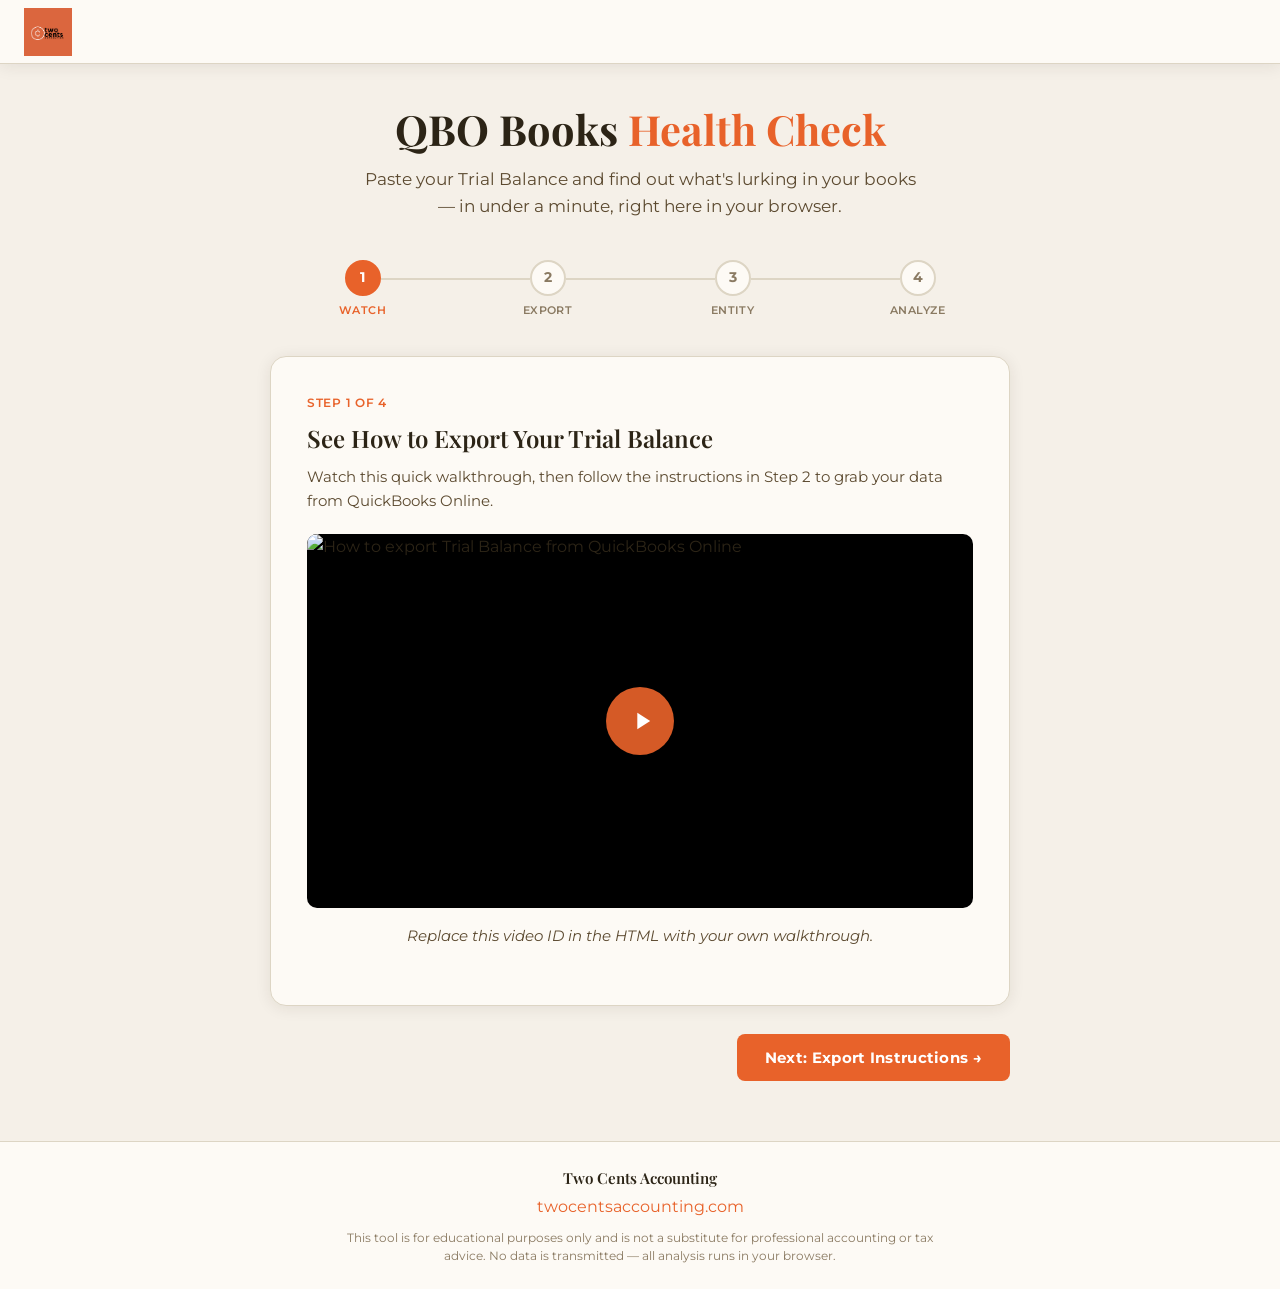
==== books-health-check/index.html @ 9e8acaa1 "Add files via upload" ====
<!DOCTYPE html>
<html lang="en">
<head>
<meta charset="UTF-8">
<meta name="viewport" content="width=device-width, initial-scale=1.0">
<title>Books Health Check — Two Cents Accounting</title>
<link rel="preconnect" href="https://fonts.googleapis.com">
<link rel="preconnect" href="https://fonts.gstatic.com" crossorigin>
<link href="https://fonts.googleapis.com/css2?family=Playfair+Display:wght@400;600;700&family=Montserrat:wght@400;500;600;700&display=swap" rel="stylesheet">
<style>
:root {
  --bg:              #F5F0E8;
  --surface:         #FDFAF5;
  --border:          #DDD5C4;
  --text:            #2C2416;
  --text-secondary:  #5C4A30;
  --text-muted:      #8A7A62;
  --orange:          #E8622A;
  --orange-dark:     #C94E1D;
  --orange-light:    #F28054;
  --green:           #3A7D44;
  --green-bg:        #EBF5ED;
  --yellow:          #B8860B;
  --yellow-bg:       #FEF9E7;
  --red:             #C0392B;
  --red-bg:          #FDEDEC;
  --shadow:          0 2px 16px rgba(44, 36, 22, 0.09);
  --shadow-lg:       0 8px 40px rgba(44, 36, 22, 0.13);
}

@media (prefers-color-scheme: dark) {
  :root {
    --bg:              #1A1410;
    --surface:         #241E16;
    --border:          #3A3020;
    --text:            #F0E8D8;
    --text-secondary:  #C4B49A;
    --text-muted:      #7A6A52;
    --orange:          #F07040;
    --orange-dark:     #D45A28;
    --orange-light:    #F59070;
    --green:           #4CAF6A;
    --green-bg:        #0F2214;
    --yellow:          #D4A017;
    --yellow-bg:       #1E1A06;
    --red:             #E05545;
    --red-bg:          #200C08;
    --shadow:          0 2px 16px rgba(0, 0, 0, 0.45);
    --shadow-lg:       0 8px 40px rgba(0, 0, 0, 0.55);
  }
}

*, *::before, *::after { box-sizing: border-box; margin: 0; padding: 0; }

html { font-size: 16px; scroll-behavior: smooth; }

body {
  font-family: 'Montserrat', sans-serif;
  background: var(--bg);
  color: var(--text);
  min-height: 100vh;
  display: flex;
  flex-direction: column;
  line-height: 1.6;
}

/* ── Header ── */
.site-header {
  background: var(--surface);
  border-bottom: 1px solid var(--border);
  box-shadow: var(--shadow);
  padding: 0 24px;
  height: 64px;
  display: flex;
  align-items: center;
  position: sticky;
  top: 0;
  z-index: 100;
}

.site-header img {
  height: 48px;
  width: auto;
  display: block;
}

@media (prefers-color-scheme: dark) {
  .site-header img { filter: brightness(0) invert(1); }
}

/* ── Main Layout ── */
main {
  flex: 1;
  max-width: 780px;
  width: 100%;
  margin: 0 auto;
  padding: 40px 20px 60px;
}

/* ── Hero ── */
.hero {
  text-align: center;
  margin-bottom: 40px;
}

.hero h1 {
  font-family: 'Playfair Display', serif;
  font-size: clamp(1.8rem, 4vw, 2.6rem);
  font-weight: 700;
  color: var(--text);
  line-height: 1.2;
  margin-bottom: 12px;
}

.hero h1 span { color: var(--orange); }

.hero p {
  font-size: 1.05rem;
  color: var(--text-secondary);
  max-width: 560px;
  margin: 0 auto;
}

/* ── Step Indicator ── */
.step-indicator {
  display: flex;
  align-items: center;
  margin-bottom: 36px;
  gap: 0;
}

.step-tab {
  flex: 1;
  display: flex;
  flex-direction: column;
  align-items: center;
  gap: 6px;
  position: relative;
  cursor: default;
}

.step-tab:not(:last-child)::after {
  content: '';
  position: absolute;
  top: 18px;
  left: calc(50% + 18px);
  right: calc(-50% + 18px);
  height: 2px;
  background: var(--border);
  transition: background 0.3s;
}

.step-tab.completed:not(:last-child)::after { background: var(--green); }

.step-circle {
  width: 36px;
  height: 36px;
  border-radius: 50%;
  display: flex;
  align-items: center;
  justify-content: center;
  font-size: 0.85rem;
  font-weight: 700;
  background: var(--surface);
  border: 2px solid var(--border);
  color: var(--text-muted);
  transition: all 0.3s;
  z-index: 1;
}

.step-tab.active .step-circle {
  background: var(--orange);
  border-color: var(--orange);
  color: #fff;
}

.step-tab.completed .step-circle {
  background: var(--green);
  border-color: var(--green);
  color: #fff;
}

.step-label {
  font-size: 0.7rem;
  font-weight: 600;
  text-transform: uppercase;
  letter-spacing: 0.04em;
  color: var(--text-muted);
  transition: color 0.3s;
  text-align: center;
}

.step-tab.active .step-label { color: var(--orange); }
.step-tab.completed .step-label { color: var(--green); }

/* ── Card ── */
.card {
  background: var(--surface);
  border: 1px solid var(--border);
  border-radius: 16px;
  padding: 36px;
  box-shadow: var(--shadow);
  margin-bottom: 24px;
}

.card h2 {
  font-family: 'Playfair Display', serif;
  font-size: 1.5rem;
  font-weight: 600;
  color: var(--text);
  margin-bottom: 8px;
}

.card .step-meta {
  font-size: 0.78rem;
  font-weight: 600;
  text-transform: uppercase;
  letter-spacing: 0.06em;
  color: var(--orange);
  margin-bottom: 6px;
}

.card p {
  color: var(--text-secondary);
  margin-bottom: 20px;
  font-size: 0.95rem;
}

/* ── YouTube Embed ── */
.video-wrapper {
  position: relative;
  width: 100%;
  aspect-ratio: 16 / 9;
  border-radius: 10px;
  overflow: hidden;
  background: #000;
  cursor: pointer;
  margin-bottom: 16px;
}

.video-thumbnail {
  width: 100%;
  height: 100%;
  object-fit: cover;
  display: block;
  transition: opacity 0.2s;
}

.video-wrapper:hover .video-thumbnail { opacity: 0.85; }

.play-btn {
  position: absolute;
  top: 50%;
  left: 50%;
  transform: translate(-50%, -50%);
  width: 68px;
  height: 68px;
  background: rgba(232, 98, 42, 0.92);
  border-radius: 50%;
  display: flex;
  align-items: center;
  justify-content: center;
  transition: transform 0.2s, background 0.2s;
  pointer-events: none;
}

.video-wrapper:hover .play-btn {
  transform: translate(-50%, -50%) scale(1.1);
  background: var(--orange);
}

.play-btn svg {
  width: 28px;
  height: 28px;
  fill: #fff;
  margin-left: 4px;
}

.video-wrapper iframe {
  position: absolute;
  top: 0; left: 0;
  width: 100%; height: 100%;
  border: 0;
}

.video-caption {
  font-size: 0.78rem;
  color: var(--text-muted);
  font-style: italic;
  text-align: center;
}

/* ── Export Steps ── */
.export-steps {
  counter-reset: step-counter;
  list-style: none;
  display: flex;
  flex-direction: column;
  gap: 14px;
  margin-bottom: 8px;
}

.export-steps li {
  counter-increment: step-counter;
  display: flex;
  gap: 14px;
  align-items: flex-start;
}

.export-steps li::before {
  content: counter(step-counter);
  min-width: 28px;
  height: 28px;
  background: var(--orange);
  color: #fff;
  border-radius: 50%;
  display: flex;
  align-items: center;
  justify-content: center;
  font-size: 0.78rem;
  font-weight: 700;
  flex-shrink: 0;
  margin-top: 1px;
}

.export-steps li span {
  color: var(--text-secondary);
  font-size: 0.95rem;
  padding-top: 3px;
}

.export-steps li strong { color: var(--text); }

/* ── Entity Pills ── */
.entity-grid {
  display: flex;
  flex-wrap: wrap;
  gap: 10px;
  margin-bottom: 8px;
}

.entity-pill {
  padding: 10px 20px;
  border-radius: 50px;
  border: 2px solid var(--border);
  background: transparent;
  color: var(--text-secondary);
  font-family: 'Montserrat', sans-serif;
  font-size: 0.88rem;
  font-weight: 600;
  cursor: pointer;
  transition: all 0.18s;
  user-select: none;
}

.entity-pill:hover {
  border-color: var(--orange-light);
  color: var(--orange);
}

.entity-pill.selected {
  border-color: var(--orange);
  color: var(--orange);
  background: rgba(232, 98, 42, 0.10);
}

/* ── Paste Area ── */
.paste-area {
  width: 100%;
  min-height: 180px;
  padding: 16px;
  border: 2px solid var(--border);
  border-radius: 10px;
  background: var(--bg);
  color: var(--text);
  font-family: 'Montserrat', sans-serif;
  font-size: 0.85rem;
  resize: vertical;
  transition: border-color 0.2s;
  margin-bottom: 16px;
  line-height: 1.5;
}

.paste-area:focus {
  outline: none;
  border-color: var(--orange);
}

.paste-area::placeholder { color: var(--text-muted); }

/* ── Buttons ── */
.btn-row {
  display: flex;
  gap: 12px;
  flex-wrap: wrap;
  align-items: center;
}

.btn-primary {
  background: var(--orange);
  color: #fff;
  border: none;
  border-radius: 8px;
  padding: 14px 28px;
  font-family: 'Montserrat', sans-serif;
  font-size: 0.95rem;
  font-weight: 700;
  cursor: pointer;
  transition: background 0.18s, transform 0.1s;
  letter-spacing: 0.02em;
}

.btn-primary:hover {
  background: var(--orange-dark);
  transform: translateY(-1px);
}

.btn-primary:active { transform: translateY(0); }

.btn-secondary {
  background: transparent;
  color: var(--text-secondary);
  border: 2px solid var(--border);
  border-radius: 8px;
  padding: 12px 24px;
  font-family: 'Montserrat', sans-serif;
  font-size: 0.9rem;
  font-weight: 600;
  cursor: pointer;
  transition: all 0.18s;
}

.btn-secondary:hover {
  border-color: var(--orange);
  color: var(--orange);
}

.btn-nav {
  background: transparent;
  color: var(--text-muted);
  border: 1px solid var(--border);
  border-radius: 8px;
  padding: 10px 20px;
  font-family: 'Montserrat', sans-serif;
  font-size: 0.85rem;
  font-weight: 600;
  cursor: pointer;
  transition: all 0.18s;
}

.btn-nav:hover {
  border-color: var(--text-muted);
  color: var(--text);
}

.nav-row {
  display: flex;
  justify-content: space-between;
  align-items: center;
  margin-top: 28px;
  gap: 12px;
}

.nav-row-right { margin-left: auto; }

/* ── Score Hero ── */
.score-hero {
  text-align: center;
  padding: 40px 24px;
  background: var(--surface);
  border: 1px solid var(--border);
  border-radius: 16px;
  box-shadow: var(--shadow-lg);
  margin-bottom: 32px;
}

.score-number {
  font-family: 'Playfair Display', serif;
  font-size: clamp(4rem, 12vw, 6rem);
  font-weight: 700;
  line-height: 1;
  margin-bottom: 8px;
}

.score-number.green { color: var(--green); }
.score-number.yellow { color: var(--yellow); }
.score-number.red { color: var(--red); }

.score-label {
  font-size: 1.1rem;
  font-weight: 600;
  margin-bottom: 6px;
}

.score-label.green { color: var(--green); }
.score-label.yellow { color: var(--yellow); }
.score-label.red { color: var(--red); }

.score-sub {
  font-size: 0.95rem;
  color: var(--text-secondary);
}

.score-bar-track {
  width: 100%;
  max-width: 300px;
  height: 8px;
  background: var(--border);
  border-radius: 4px;
  margin: 20px auto 0;
  overflow: hidden;
}

.score-bar-fill {
  height: 100%;
  border-radius: 4px;
  transition: width 0.8s ease;
}

.score-bar-fill.green { background: var(--green); }
.score-bar-fill.yellow { background: var(--yellow); }
.score-bar-fill.red { background: var(--red); }

/* ── Findings ── */
.findings-section h3 {
  font-family: 'Playfair Display', serif;
  font-size: 1.2rem;
  color: var(--text);
  margin-bottom: 16px;
  padding-bottom: 10px;
  border-bottom: 1px solid var(--border);
}

.finding-card {
  border-radius: 10px;
  padding: 18px 20px;
  margin-bottom: 12px;
  border: 1px solid var(--border);
  background: var(--surface);
  display: flex;
  gap: 14px;
  align-items: flex-start;
}

.finding-card.critical { border-left: 4px solid var(--red); }
.finding-card.warning  { border-left: 4px solid var(--yellow); }
.finding-card.pass     { border-left: 4px solid var(--green); }

.finding-icon {
  font-size: 1.3rem;
  line-height: 1;
  flex-shrink: 0;
  margin-top: 2px;
}

.finding-body { flex: 1; }

.finding-header {
  display: flex;
  align-items: center;
  gap: 10px;
  margin-bottom: 6px;
  flex-wrap: wrap;
}

.finding-title {
  font-weight: 700;
  font-size: 0.95rem;
  color: var(--text);
}

.badge {
  font-size: 0.68rem;
  font-weight: 700;
  text-transform: uppercase;
  letter-spacing: 0.06em;
  padding: 2px 8px;
  border-radius: 4px;
}

.badge.critical { background: var(--red-bg); color: var(--red); }
.badge.warning  { background: var(--yellow-bg); color: var(--yellow); }
.badge.pass     { background: var(--green-bg); color: var(--green); }

.finding-desc {
  font-size: 0.875rem;
  color: var(--text-secondary);
  line-height: 1.55;
}

/* ── CTA Card ── */
.cta-card {
  background: linear-gradient(135deg, var(--orange) 0%, var(--orange-dark) 100%);
  border-radius: 16px;
  padding: 40px 36px;
  text-align: center;
  margin-bottom: 24px;
  box-shadow: var(--shadow-lg);
}

.cta-card h2 {
  font-family: 'Playfair Display', serif;
  font-size: 1.6rem;
  color: #fff;
  margin-bottom: 10px;
}

.cta-card p {
  color: rgba(255,255,255,0.88);
  font-size: 0.95rem;
  margin-bottom: 28px;
  max-width: 480px;
  margin-left: auto;
  margin-right: auto;
}

.cta-buttons {
  display: flex;
  gap: 14px;
  justify-content: center;
  flex-wrap: wrap;
}

.btn-cta-primary {
  background: #fff;
  color: var(--orange-dark);
  border: none;
  border-radius: 8px;
  padding: 14px 28px;
  font-family: 'Montserrat', sans-serif;
  font-size: 0.95rem;
  font-weight: 700;
  cursor: pointer;
  text-decoration: none;
  display: inline-block;
  transition: transform 0.15s, box-shadow 0.15s;
  box-shadow: 0 4px 16px rgba(0,0,0,0.15);
}

.btn-cta-primary:hover {
  transform: translateY(-2px);
  box-shadow: 0 6px 24px rgba(0,0,0,0.22);
}

.btn-cta-secondary {
  background: transparent;
  color: #fff;
  border: 2px solid rgba(255,255,255,0.7);
  border-radius: 8px;
  padding: 12px 26px;
  font-family: 'Montserrat', sans-serif;
  font-size: 0.95rem;
  font-weight: 600;
  cursor: pointer;
  text-decoration: none;
  display: inline-block;
  transition: border-color 0.15s, background 0.15s;
}

.btn-cta-secondary:hover {
  border-color: #fff;
  background: rgba(255,255,255,0.12);
}

.start-over-row {
  text-align: center;
  margin-top: 8px;
}

.start-over-link {
  background: none;
  border: none;
  color: var(--text-muted);
  font-family: 'Montserrat', sans-serif;
  font-size: 0.85rem;
  cursor: pointer;
  text-decoration: underline;
  text-underline-offset: 3px;
  transition: color 0.15s;
}

.start-over-link:hover { color: var(--text-secondary); }

/* ── Footer ── */
footer {
  background: var(--surface);
  border-top: 1px solid var(--border);
  padding: 24px 20px;
  text-align: center;
}

footer .footer-brand {
  font-family: 'Playfair Display', serif;
  font-size: 0.95rem;
  font-weight: 600;
  color: var(--text);
  margin-bottom: 4px;
}

footer a {
  color: var(--orange);
  text-decoration: none;
}

footer a:hover { text-decoration: underline; }

footer .disclaimer {
  font-size: 0.75rem;
  color: var(--text-muted);
  max-width: 600px;
  margin: 10px auto 0;
  line-height: 1.5;
}

/* ── Utility ── */
.hidden { display: none !important; }

.error-msg {
  background: var(--red-bg);
  color: var(--red);
  border: 1px solid var(--red);
  border-radius: 8px;
  padding: 12px 16px;
  font-size: 0.88rem;
  font-weight: 600;
  margin-bottom: 14px;
}

/* ── Responsive ── */
@media (max-width: 540px) {
  .card { padding: 24px 18px; }
  .cta-card { padding: 30px 20px; }
  .entity-grid { gap: 8px; }
  .entity-pill { padding: 8px 14px; font-size: 0.82rem; }
  .step-label { display: none; }
}
</style>
</head>
<body>

<!-- ── Header ── -->
<header class="site-header">
  <img src="IMG_4951.PNG" alt="Two Cents Accounting" onerror="this.style.display='none';this.nextElementSibling.style.display='block'">
  <span style="display:none;font-family:'Playfair Display',serif;font-size:1.15rem;font-weight:700;color:var(--text)">Two Cents Accounting</span>
</header>

<!-- ── Main ── -->
<main>
  <div class="hero">
    <h1>QBO Books <span>Health Check</span></h1>
    <p>Paste your Trial Balance and find out what's lurking in your books — in under a minute, right here in your browser.</p>
  </div>

  <!-- Step Indicator -->
  <nav class="step-indicator" id="stepIndicator" aria-label="Progress">
    <div class="step-tab active" id="tab-1">
      <div class="step-circle">1</div>
      <span class="step-label">Watch</span>
    </div>
    <div class="step-tab" id="tab-2">
      <div class="step-circle">2</div>
      <span class="step-label">Export</span>
    </div>
    <div class="step-tab" id="tab-3">
      <div class="step-circle">3</div>
      <span class="step-label">Entity</span>
    </div>
    <div class="step-tab" id="tab-4">
      <div class="step-circle">4</div>
      <span class="step-label">Analyze</span>
    </div>
  </nav>

  <!-- ── Step 1: Video ── -->
  <div id="step-1">
    <div class="card">
      <p class="step-meta">Step 1 of 4</p>
      <h2>See How to Export Your Trial Balance</h2>
      <p>Watch this quick walkthrough, then follow the instructions in Step 2 to grab your data from QuickBooks Online.</p>

      <div class="video-wrapper" id="videoWrapper" role="button" tabindex="0" aria-label="Play video tutorial">
        <img class="video-thumbnail" src="https://img.youtube.com/vi/RqBKkbPbVds/maxresdefault.jpg" alt="How to export Trial Balance from QuickBooks Online">
        <div class="play-btn" aria-hidden="true">
          <svg viewBox="0 0 24 24" xmlns="http://www.w3.org/2000/svg"><path d="M8 5v14l11-7z"/></svg>
        </div>
      </div>
      <p class="video-caption">Replace this video ID in the HTML with your own walkthrough.</p>
    </div>

    <div class="nav-row">
      <div></div>
      <button class="btn-primary nav-row-right" onclick="goToStep(2)">Next: Export Instructions →</button>
    </div>
  </div>

  <!-- ── Step 2: Export Instructions ── -->
  <div id="step-2" class="hidden">
    <div class="card">
      <p class="step-meta">Step 2 of 4</p>
      <h2>Export Your Trial Balance from QBO</h2>
      <p>Follow these steps inside QuickBooks Online to get your data ready to paste:</p>

      <ol class="export-steps">
        <li><span>Log in to <strong>QuickBooks Online</strong> and click <strong>Reports</strong> in the left sidebar.</span></li>
        <li><span>In the search box, type <strong>"Trial Balance"</strong> and click the report when it appears.</span></li>
        <li><span>Set your <strong>date range</strong> — typically the most recent full month or your current fiscal year to date.</span></li>
        <li><span>Click <strong>Run Report</strong> to generate the data.</span></li>
        <li><span>Click the <strong>Export</strong> icon (top right of the report) and choose <strong>Export to Excel</strong>.</span></li>
        <li><span>Open the downloaded <strong>.xlsx file</strong> in Excel, Numbers, or Google Sheets.</span></li>
        <li><span>Press <strong>Ctrl+A</strong> (or Cmd+A on Mac) to select all cells, then <strong>Ctrl+C</strong> (Cmd+C) to copy.</span></li>
        <li><span>Head to <strong>Step 4</strong> and paste the data into the text area.</span></li>
      </ol>
    </div>

    <div class="nav-row">
      <button class="btn-nav" onclick="goToStep(1)">← Back</button>
      <button class="btn-primary" onclick="goToStep(3)">Next: Select Entity →</button>
    </div>
  </div>

  <!-- ── Step 3: Entity Selector ── -->
  <div id="step-3" class="hidden">
    <div class="card">
      <p class="step-meta">Step 3 of 4</p>
      <h2>What Type of Business Entity Are You?</h2>
      <p>Selecting your entity type enables additional checks tailored to your structure — like S-Corp officer compensation or nonprofit net asset rules.</p>

      <div class="entity-grid" id="entityGrid" role="radiogroup" aria-label="Business entity type">
        <button class="entity-pill" data-entity="sole-prop" role="radio" aria-checked="false" onclick="selectEntity(this)">Sole Proprietor</button>
        <button class="entity-pill" data-entity="s-corp" role="radio" aria-checked="false" onclick="selectEntity(this)">S-Corp</button>
        <button class="entity-pill" data-entity="c-corp" role="radio" aria-checked="false" onclick="selectEntity(this)">C-Corp</button>
        <button class="entity-pill" data-entity="partnership" role="radio" aria-checked="false" onclick="selectEntity(this)">Partnership / LLC</button>
        <button class="entity-pill" data-entity="nonprofit" role="radio" aria-checked="false" onclick="selectEntity(this)">Nonprofit</button>
        <button class="entity-pill selected" data-entity="not-sure" role="radio" aria-checked="true" onclick="selectEntity(this)">Not Sure</button>
      </div>
    </div>

    <div class="nav-row">
      <button class="btn-nav" onclick="goToStep(2)">← Back</button>
      <button class="btn-primary" onclick="goToStep(4)">Next: Paste Data →</button>
    </div>
  </div>

  <!-- ── Step 4: Paste & Analyze ── -->
  <div id="step-4" class="hidden">
    <div class="card">
      <p class="step-meta">Step 4 of 4</p>
      <h2>Paste Your Trial Balance Data</h2>
      <p>Copy your Trial Balance from Excel (Ctrl+A → Ctrl+C) and paste it below. All analysis happens right here in your browser — nothing is sent anywhere.</p>

      <div id="pasteError" class="error-msg hidden">Please paste your Trial Balance data before running the check.</div>

      <textarea
        id="trialBalancePaste"
        class="paste-area"
        placeholder="Paste your Trial Balance data here (from Excel, Google Sheets, or QBO export)…"
        aria-label="Trial Balance data paste area"
      ></textarea>

      <div class="btn-row">
        <button class="btn-primary" onclick="runHealthCheck()">Run Health Check</button>
        <button class="btn-secondary" onclick="loadSampleData()">Try sample data</button>
      </div>
    </div>

    <div class="nav-row">
      <button class="btn-nav" onclick="goToStep(3)">← Back</button>
    </div>
  </div>

  <!-- ── Results ── -->
  <div id="results" class="hidden">
    <!-- Score Hero -->
    <div class="score-hero">
      <div class="score-number" id="scoreNumber">—</div>
      <div class="score-label" id="scoreLabel">Analyzing…</div>
      <div class="score-sub" id="scoreSub"></div>
      <div class="score-bar-track">
        <div class="score-bar-fill" id="scoreBarFill" style="width:0%"></div>
      </div>
    </div>

    <!-- Findings -->
    <div class="findings-section" id="findingsSection"></div>

    <!-- CTA Card -->
    <div class="cta-card">
      <h2>Ready to clean this up?</h2>
      <p>Join our free community for bookkeeping tips, templates, and direct access to the team at Two Cents Accounting — or book a conversation to go deeper on what we found.</p>
      <div class="cta-buttons">
        <a class="btn-cta-primary" href="https://bit.ly/4vVMh0q" target="_blank" rel="noopener noreferrer">Join Ledger Lounge — Free Community</a>
        <a class="btn-cta-secondary" href="https://twocentsaccounting.com" target="_blank" rel="noopener noreferrer">Schedule a Conversation</a>
      </div>
    </div>

    <div class="start-over-row">
      <button class="start-over-link" onclick="startOver()">↺ Start Over</button>
    </div>
  </div>

</main>

<!-- ── Footer ── -->
<footer>
  <div class="footer-brand">Two Cents Accounting</div>
  <div><a href="https://twocentsaccounting.com" target="_blank" rel="noopener noreferrer">twocentsaccounting.com</a></div>
  <p class="disclaimer">This tool is for educational purposes only and is not a substitute for professional accounting or tax advice. No data is transmitted — all analysis runs in your browser.</p>
</footer>

<script>
// ── State ──
var currentStep = 1;
var selectedEntity = 'not-sure';

// ── Navigation ──
function goToStep(n) {
  var prev = document.getElementById('step-' + currentStep);
  var next = document.getElementById('step-' + n);
  if (!next) return;
  if (prev) prev.classList.add('hidden');
  next.classList.remove('hidden');

  // Hide results when navigating to any step
  document.getElementById('results').classList.add('hidden');

  currentStep = n;
  updateStepIndicator(n);
  window.scrollTo({ top: 0, behavior: 'smooth' });
}

function updateStepIndicator(active) {
  for (var i = 1; i <= 4; i++) {
    var tab = document.getElementById('tab-' + i);
    tab.classList.remove('active', 'completed');
    if (i < active) tab.classList.add('completed');
    else if (i === active) tab.classList.add('active');
  }
}

// ── Video ──
document.getElementById('videoWrapper').addEventListener('click', function() {
  var wrapper = this;
  wrapper.innerHTML = '<iframe src="https://www.youtube.com/embed/RqBKkbPbVds?autoplay=1" title="QBO Trial Balance Export Tutorial" allow="accelerometer; autoplay; clipboard-write; encrypted-media; gyroscope; picture-in-picture" allowfullscreen></iframe>';
});

document.getElementById('videoWrapper').addEventListener('keydown', function(e) {
  if (e.key === 'Enter' || e.key === ' ') {
    e.preventDefault();
    this.click();
  }
});

// ── Entity ──
function selectEntity(el) {
  var pills = document.querySelectorAll('.entity-pill');
  pills.forEach(function(p) {
    p.classList.remove('selected');
    p.setAttribute('aria-checked', 'false');
  });
  el.classList.add('selected');
  el.setAttribute('aria-checked', 'true');
  selectedEntity = el.dataset.entity;
}

// ── Sample Data ──
function loadSampleData() {
  var sample = [
    "Two Cents Accounting Client\tTrial Balance\tAs of December 31, 2024",
    "Account\tDebit\tCredit",
    "Checking Account\t12450.00\t",
    "Savings Account\t8200.00\t",
    "Petty Cash\t(150.00)\t",
    "Accounts Receivable\t14000.00\t",
    "Undeposited Funds\t2300.00\t",
    "Equipment\t25000.00\t",
    "Furniture & Fixtures\t8000.00\t",
    "Accounts Payable\t\t6800.00",
    "Credit Card Payable\t\t3200.00",
    "Opening Balance Equity\t\t500.00",
    "Owner's Capital\t\t40000.00",
    "Owner's Draws\t55000.00\t",
    "Ask My Accountant\t1200.00\t",
    "Service Revenue\t\t120000.00",
    "Product Sales\t\t30000.00",
    "Cost of Goods Sold\t45000.00\t",
    "Rent Expense\t18000.00\t",
    "Utilities\t3000.00\t",
    "Insurance\t2400.00\t",
    "Advertising\t5000.00\t",
    "Office Supplies\t1000.00\t",
    "Meals & Entertainment\t2000.00\t",
    "Professional Fees\t6000.00\t",
    "Miscellaneous Expense\t1000.00\t",
    "Total\t\t"
  ].join('\n');

  document.getElementById('trialBalancePaste').value = sample;
  document.getElementById('pasteError').classList.add('hidden');
}

// ── Parsing ──
var SKIP_PATTERNS = /^(account|trial balance|total|net income|date|basis|company|as of|report)/i;

function parseTrialBalance(raw) {
  var lines = raw.split('\n');
  var accounts = [];

  lines.forEach(function(line) {
    line = line.trim();
    if (!line) return;

    var cells = line.indexOf('\t') >= 0 ? line.split('\t') : line.split(',');
    if (cells.length < 2) return;

    var nameCell = cells[0].trim().replace(/^"|"$/g, '');
    if (!nameCell || SKIP_PATTERNS.test(nameCell)) return;

    var balance = null;
    for (var i = cells.length - 1; i >= 1; i--) {
      var raw_val = cells[i].trim().replace(/^"|"$/g, '').replace(/[$,\s]/g, '');
      if (!raw_val) continue;
      var negative = raw_val.match(/^\((.+)\)$/);
      if (negative) raw_val = '-' + negative[1];
      var num = parseFloat(raw_val);
      if (!isNaN(num)) {
        balance = num;
        break;
      }
    }

    if (balance === null) return;
    accounts.push({ name: nameCell, balance: balance });
  });

  return accounts;
}

// ── Check helpers ──
function nameLower(acc) { return acc.name.toLowerCase(); }

function hasMatch(accounts, regex) {
  return accounts.some(function(a) { return regex.test(nameLower(a)); });
}

function matchAccounts(accounts, regex) {
  return accounts.filter(function(a) { return regex.test(nameLower(a)); });
}

function nonZero(accounts) {
  return accounts.filter(function(a) { return Math.abs(a.balance) > 0.01; });
}

function totalOf(accounts, regex) {
  return matchAccounts(accounts, regex).reduce(function(s, a) { return s + a.balance; }, 0);
}

// ── Health Checks ──
function runChecks(accounts, entity) {
  var findings = [];

  function addFinding(type, title, desc) {
    findings.push({ type: type, title: title, desc: desc });
  }

  // 1. Uncategorized / Ask My Accountant
  var uncatAccounts = matchAccounts(accounts, /uncategorized|ask my accountant/i).filter(function(a) { return Math.abs(a.balance) > 0.01; });
  if (uncatAccounts.length > 0) {
    addFinding('warning', 'Uncategorized or "Ask My Accountant" Accounts', 'You have ' + uncatAccounts.length + ' account(s) with uncategorized transactions totaling $' + Math.abs(uncatAccounts.reduce(function(s,a){return s+a.balance;},0)).toFixed(2) + '. These should be reclassified before filing — your tax preparer can\'t work with placeholder categories.');
  } else {
    addFinding('pass', 'No Uncategorized Transactions Found', 'All accounts appear to have proper categorization. No "Uncategorized" or "Ask My Accountant" balances detected.');
  }

  // 2. Opening Balance Equity
  var obeAccounts = matchAccounts(accounts, /opening balance equity/i);
  var obeBalance = obeAccounts.reduce(function(s,a){return s+a.balance;},0);
  if (Math.abs(obeBalance) > 0.01) {
    addFinding('critical', 'Opening Balance Equity Not Cleared', 'Opening Balance Equity has a balance of $' + Math.abs(obeBalance).toFixed(2) + '. This account should always net to zero — a remaining balance usually means setup transactions were never properly assigned to the right equity accounts. This can distort your balance sheet significantly.');
  } else {
    addFinding('pass', 'Opening Balance Equity Cleared', 'Opening Balance Equity nets to zero, which means your initial setup transactions were properly handled.');
  }

  // 3. Negative cash
  var cashAccounts = matchAccounts(accounts, /checking|savings|petty cash|bank/i).filter(function(a) { return a.balance < 0; });
  if (cashAccounts.length > 0) {
    addFinding('critical', 'Negative Cash Balance', cashAccounts.length + ' cash account(s) show a negative balance: ' + cashAccounts.map(function(a){return '"' + a.name + '" ($' + a.balance.toFixed(2) + ')';}).join(', ') + '. This typically indicates unrecorded deposits, duplicate expenses, or transactions recorded in the wrong account.');
  } else {
    addFinding('pass', 'Cash Balances Are Positive', 'All checking, savings, and cash accounts show positive balances — no obvious overdraft or recording errors detected.');
  }

  // 4. Undeposited Funds > $500
  var udfBalance = totalOf(accounts, /undeposited funds/i);
  if (udfBalance > 500) {
    addFinding('warning', 'High Undeposited Funds Balance', 'Undeposited Funds shows $' + udfBalance.toFixed(2) + '. Amounts sitting here represent payments received but not yet moved to a bank account in QBO. A large balance usually means bank deposits were never matched to their corresponding payments, overstating your receivables.');
  } else {
    addFinding('pass', 'Undeposited Funds Under Control', 'Undeposited Funds balance is $' + udfBalance.toFixed(2) + ', which is within a normal range. Payments appear to be deposited and matched promptly.');
  }

  // 5. Fixed assets with no depreciation
  var fixedAssets = matchAccounts(accounts, /equipment|furniture|vehicle|machinery|leasehold|building/i).filter(function(a){return a.balance > 0;});
  var depreciation = matchAccounts(accounts, /accumulated depreciation|accum\. depr|accum depr/i).filter(function(a){return Math.abs(a.balance) > 0;});
  if (fixedAssets.length > 0 && depreciation.length === 0) {
    addFinding('warning', 'Fixed Assets With No Accumulated Depreciation', 'You have ' + fixedAssets.length + ' fixed asset account(s) but no accumulated depreciation account. Unless all assets are fully expensed (Section 179 / bonus depreciation), depreciation should appear on your books each year. Missing depreciation overstates your assets and may understate expenses.');
  } else if (fixedAssets.length > 0) {
    addFinding('pass', 'Depreciation Accounts Present', 'Fixed assets are paired with accumulated depreciation accounts, which is the correct accounting treatment.');
  }

  // 6. Round thousands (> 40% of non-zero balances)
  var nzAccounts = nonZero(accounts);
  if (nzAccounts.length > 0) {
    var roundCount = nzAccounts.filter(function(a) { return Math.abs(a.balance) >= 1000 && Math.abs(a.balance) % 1000 === 0; }).length;
    var roundPct = roundCount / nzAccounts.length;
    if (roundPct > 0.40) {
      addFinding('warning', 'Suspiciously Round Account Balances', Math.round(roundPct * 100) + '% of non-zero accounts have balances in exact thousands. A high proportion of round numbers can indicate estimated or manually entered balances rather than actual transaction data. Make sure your books are based on real transactions, not guesses.');
    } else {
      addFinding('pass', 'Account Balances Look Transaction-Based', 'Most balances appear to come from real transactions rather than manual estimates. No unusual pattern of round thousands detected.');
    }
  }

  // 7. Owner draws > 70% of revenue
  var totalRevenue = Math.abs(totalOf(accounts, /revenue|sales|income|fees earned|service income/i));
  var totalDraws = totalOf(accounts, /owner.*draw|draw.*owner|member.*draw|draw.*member|shareholder.*distribution|distribution/i);
  if (totalRevenue > 0 && (totalDraws / totalRevenue) > 0.70) {
    addFinding('warning', 'Owner Draws Exceed 70% of Revenue', 'Owner draws or distributions total $' + totalDraws.toFixed(2) + ', which is ' + Math.round((totalDraws/totalRevenue)*100) + '% of total revenue ($' + totalRevenue.toFixed(2) + '). While there\'s no hard rule, this ratio leaves very little for taxes, operating expenses, and reinvestment. It may also raise questions with the IRS in an audit.');
  } else if (totalRevenue > 0) {
    addFinding('pass', 'Owner Draws Within Reasonable Range', 'Owner draws or distributions are proportionate to revenue — no red flags on over-distribution relative to income.');
  }

  // 8. No payroll at > $75k revenue
  var hasPayroll = hasMatch(accounts, /payroll|wages|salaries|salary|labor/i);
  if (totalRevenue > 75000 && !hasPayroll) {
    addFinding('warning', 'No Payroll Accounts at High Revenue', 'Revenue exceeds $75,000 but no payroll, wages, or salary accounts were found. If you have employees (including yourself in some entity types), payroll expenses should appear here. Missing payroll could mean unrecorded expenses, or compensation being run through draws without proper payroll setup.');
  } else if (hasPayroll) {
    addFinding('pass', 'Payroll or Labor Accounts Present', 'Payroll or labor-related accounts are present in the books.');
  }

  // ── Entity-specific checks ──

  // S-Corp
  if (entity === 's-corp') {
    var hasOfficerSalary = hasMatch(accounts, /officer.*salary|officer.*compensation|officer.*wage|salary.*officer|compensation.*officer/i);
    if (!hasOfficerSalary) {
      addFinding('critical', 'No Officer Salary or Compensation Account Found', 'S-Corp shareholder-employees are required by the IRS to pay themselves a "reasonable compensation" W-2 salary before taking distributions. This is one of the top S-Corp audit triggers. If you are an active owner, you must be on payroll — skipping a salary to avoid payroll taxes is a well-known IRS target. Work with your accountant to document and establish a defensible salary amount.');
    } else {
      addFinding('pass', 'Officer Compensation Account Present', 'An officer salary or compensation account was found, which aligns with the IRS reasonable compensation requirement for S-Corp shareholder-employees.');
    }
  }

  // C-Corp
  if (entity === 'c-corp') {
    var retainedEarnings = totalOf(accounts, /retained earnings/i);
    var hasDividends = hasMatch(accounts, /dividend/i);
    if (retainedEarnings > 250000 && !hasDividends) {
      addFinding('warning', 'High Retained Earnings May Trigger Accumulated Earnings Tax', 'Retained earnings exceed $250,000 and no dividend accounts are present. C-Corporations that accumulate earnings beyond the reasonable needs of the business may be subject to the Accumulated Earnings Tax (AET) — currently 20%. Documenting a business purpose for retained earnings or distributing dividends can help mitigate this risk.');
    }

    var hasCCorpPayroll = hasMatch(accounts, /payroll|wages|salary|salaries|compensation|bonus/i);
    if (!hasCCorpPayroll) {
      addFinding('warning', 'No Payroll or Compensation Accounts in C-Corp', 'C-Corp shareholder-employees are expected to receive reasonable compensation as W-2 wages, which are deductible by the corporation. Absent payroll accounts suggests compensation may not be on the books, which can create both tax and audit issues.');
    } else {
      addFinding('pass', 'Compensation or Payroll Accounts Present', 'The books include payroll or compensation accounts, consistent with C-Corp shareholder-employee requirements.');
    }
  }

  // Nonprofit
  if (entity === 'nonprofit') {
    var hasNetAssets = hasMatch(accounts, /net assets|restricted|unrestricted/i);
    if (!hasNetAssets) {
      addFinding('warning', 'No Net Asset Accounts Found', 'Nonprofits are required under ASC 958 (GAAP) to classify net assets into at least two categories: "Net Assets Without Donor Restrictions" and "Net Assets With Donor Restrictions." These accounts were not detected. Without proper net asset classification, your financial statements may not comply with GAAP or grant reporting requirements.');
    } else {
      addFinding('pass', 'Net Asset Accounts Present', 'Restricted or unrestricted net asset accounts are present, consistent with ASC 958 / GAAP nonprofit standards.');
    }

    var totalExpenses = Math.abs(totalOf(accounts, /expense|expenses/i));
    var adminExpenses = Math.abs(totalOf(accounts, /admin|general|overhead|management|fundrais/i));
    if (totalExpenses > 0) {
      var adminPct = adminExpenses / totalExpenses;
      if (adminPct > 0.35) {
        addFinding('warning', 'Administrative Overhead Exceeds 35% of Total Expenses', 'Admin and overhead expenses account for ' + Math.round(adminPct * 100) + '% of total expenses. Most grant makers and nonprofit watchdog organizations (Charity Navigator, GuideStar) expect organizations to direct 65–75% or more of spending toward program services. High overhead ratios can affect grant eligibility and donor trust.');
      } else {
        addFinding('pass', 'Program Expense Ratio Looks Healthy', 'Administrative and overhead expenses appear to be within acceptable ranges relative to total expenses.');
      }
    }
  }

  return findings;
}

// ── Score Calculation ──
function calculateScore(findings) {
  var score = 100;
  findings.forEach(function(f) {
    if (f.type === 'critical') score -= 25;
    else if (f.type === 'warning') score -= 10;
  });
  return Math.max(0, score);
}

// ── Run Health Check ──
function runHealthCheck() {
  var raw = document.getElementById('trialBalancePaste').value.trim();
  var errorEl = document.getElementById('pasteError');

  if (!raw) {
    errorEl.classList.remove('hidden');
    return;
  }
  errorEl.classList.add('hidden');

  var accounts = parseTrialBalance(raw);

  if (accounts.length === 0) {
    errorEl.textContent = 'Could not parse any account data. Please make sure you copied the full Trial Balance from Excel or QBO. You can also try the "Try sample data" button to see an example.';
    errorEl.classList.remove('hidden');
    return;
  }

  var findings = runChecks(accounts, selectedEntity);
  var score = calculateScore(findings);

  displayResults(score, findings, accounts.length);
}

// ── Display Results ──
function displayResults(score, findings, accountCount) {
  // Score display
  var colorClass = score >= 80 ? 'green' : (score >= 50 ? 'yellow' : 'red');
  var labels = {
    green: 'Your books are in solid shape.',
    yellow: 'Some things need attention before your next tax filing.',
    red: 'Your books need a real cleanup conversation — soon.'
  };

  var scoreNumberEl = document.getElementById('scoreNumber');
  var scoreLabelEl  = document.getElementById('scoreLabel');
  var scoreSubEl    = document.getElementById('scoreSub');
  var scoreBarEl    = document.getElementById('scoreBarFill');

  scoreNumberEl.textContent = score;
  scoreNumberEl.className = 'score-number ' + colorClass;

  scoreLabelEl.textContent = labels[colorClass];
  scoreLabelEl.className = 'score-label ' + colorClass;

  scoreSubEl.textContent = 'Based on ' + accountCount + ' account' + (accountCount !== 1 ? 's' : '') + ' analyzed.';

  scoreBarEl.className = 'score-bar-fill ' + colorClass;
  scoreBarEl.style.width = '0%';

  // Trigger animation
  setTimeout(function() {
    scoreBarEl.style.width = score + '%';
  }, 50);

  // Findings
  var criticals = findings.filter(function(f) { return f.type === 'critical'; });
  var warnings  = findings.filter(function(f) { return f.type === 'warning'; });
  var passes    = findings.filter(function(f) { return f.type === 'pass'; });

  var html = '';

  if (criticals.length > 0) {
    html += '<h3>Critical Issues (' + criticals.length + ')</h3>';
    criticals.forEach(function(f) {
      html += buildFindingCard(f);
    });
  }

  if (warnings.length > 0) {
    html += '<h3 style="margin-top:24px">Warnings (' + warnings.length + ')</h3>';
    warnings.forEach(function(f) {
      html += buildFindingCard(f);
    });
  }

  if (passes.length > 0) {
    html += '<h3 style="margin-top:24px">Checks Passed (' + passes.length + ')</h3>';
    passes.forEach(function(f) {
      html += buildFindingCard(f);
    });
  }

  document.getElementById('findingsSection').innerHTML = html;

  // Show results
  document.getElementById('step-4').classList.add('hidden');
  document.getElementById('results').classList.remove('hidden');

  window.scrollTo({ top: 0, behavior: 'smooth' });
}

function buildFindingCard(f) {
  var icons = { critical: '🚨', warning: '⚠️', pass: '✅' };
  var badgeLabels = { critical: 'Critical', warning: 'Warning', pass: 'All Clear' };

  return '<div class="finding-card ' + f.type + '">' +
    '<div class="finding-icon">' + icons[f.type] + '</div>' +
    '<div class="finding-body">' +
      '<div class="finding-header">' +
        '<span class="finding-title">' + escapeHtml(f.title) + '</span>' +
        '<span class="badge ' + f.type + '">' + badgeLabels[f.type] + '</span>' +
      '</div>' +
      '<p class="finding-desc">' + escapeHtml(f.desc) + '</p>' +
    '</div>' +
  '</div>';
}

function escapeHtml(str) {
  return str
    .replace(/&/g, '&amp;')
    .replace(/</g, '&lt;')
    .replace(/>/g, '&gt;')
    .replace(/"/g, '&quot;')
    .replace(/'/g, '&#39;');
}

// ── Start Over ──
function startOver() {
  document.getElementById('results').classList.add('hidden');
  document.getElementById('trialBalancePaste').value = '';
  document.getElementById('pasteError').classList.add('hidden');

  // Reset entity selection
  selectedEntity = 'not-sure';
  var pills = document.querySelectorAll('.entity-pill');
  pills.forEach(function(p) {
    p.classList.remove('selected');
    p.setAttribute('aria-checked', 'false');
  });
  var defaultPill = document.querySelector('[data-entity="not-sure"]');
  if (defaultPill) {
    defaultPill.classList.add('selected');
    defaultPill.setAttribute('aria-checked', 'true');
  }

  // Rebuild video thumbnail (in case it was played)
  var wrapper = document.getElementById('videoWrapper');
  wrapper.innerHTML = '<img class="video-thumbnail" src="https://img.youtube.com/vi/RqBKkbPbVds/maxresdefault.jpg" alt="How to export Trial Balance from QuickBooks Online"><div class="play-btn" aria-hidden="true"><svg viewBox="0 0 24 24" xmlns="http://www.w3.org/2000/svg"><path d="M8 5v14l11-7z"/></svg></div>';

  goToStep(1);
}
</script>
</body>
</html>
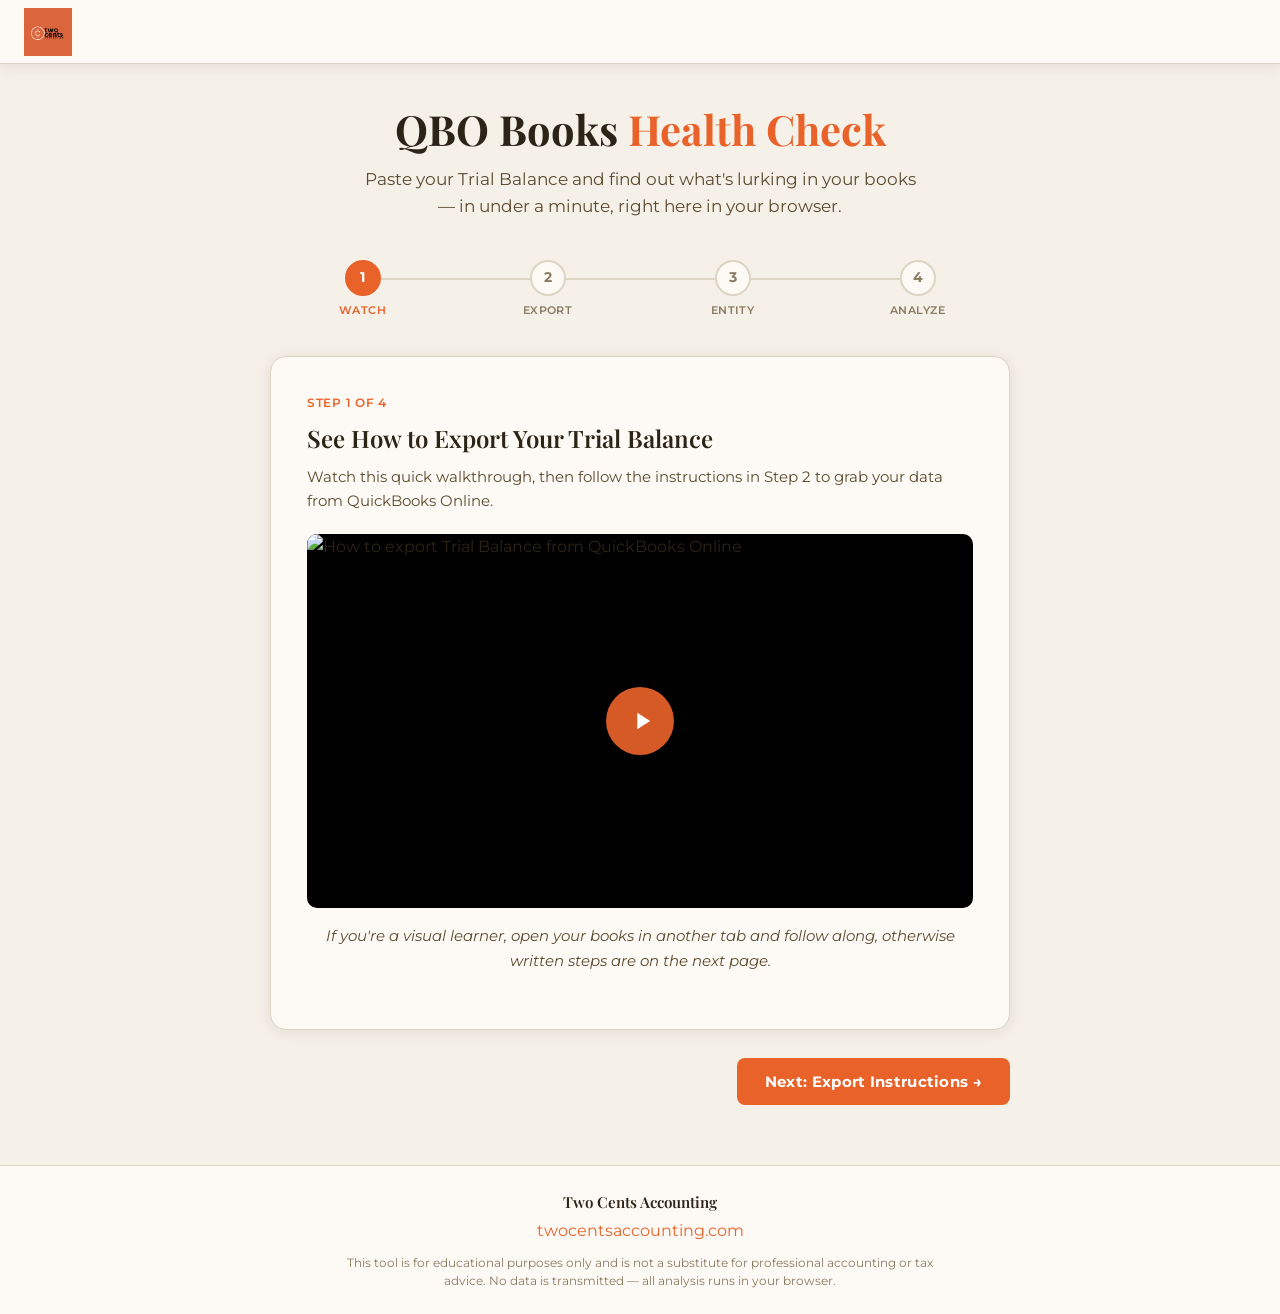
==== commit 0dd99528: "Update index.html" ====
--- a/books-health-check/index.html
+++ b/books-health-check/index.html
@@ -784,7 +784,7 @@
           <svg viewBox="0 0 24 24" xmlns="http://www.w3.org/2000/svg"><path d="M8 5v14l11-7z"/></svg>
         </div>
       </div>
-      <p class="video-caption">Replace this video ID in the HTML with your own walkthrough.</p>
+      <p class="video-caption">If you're a visual learner, open your books in another tab and follow along, otherwise written steps are on the next page.</p>
     </div>
 
     <div class="nav-row">
